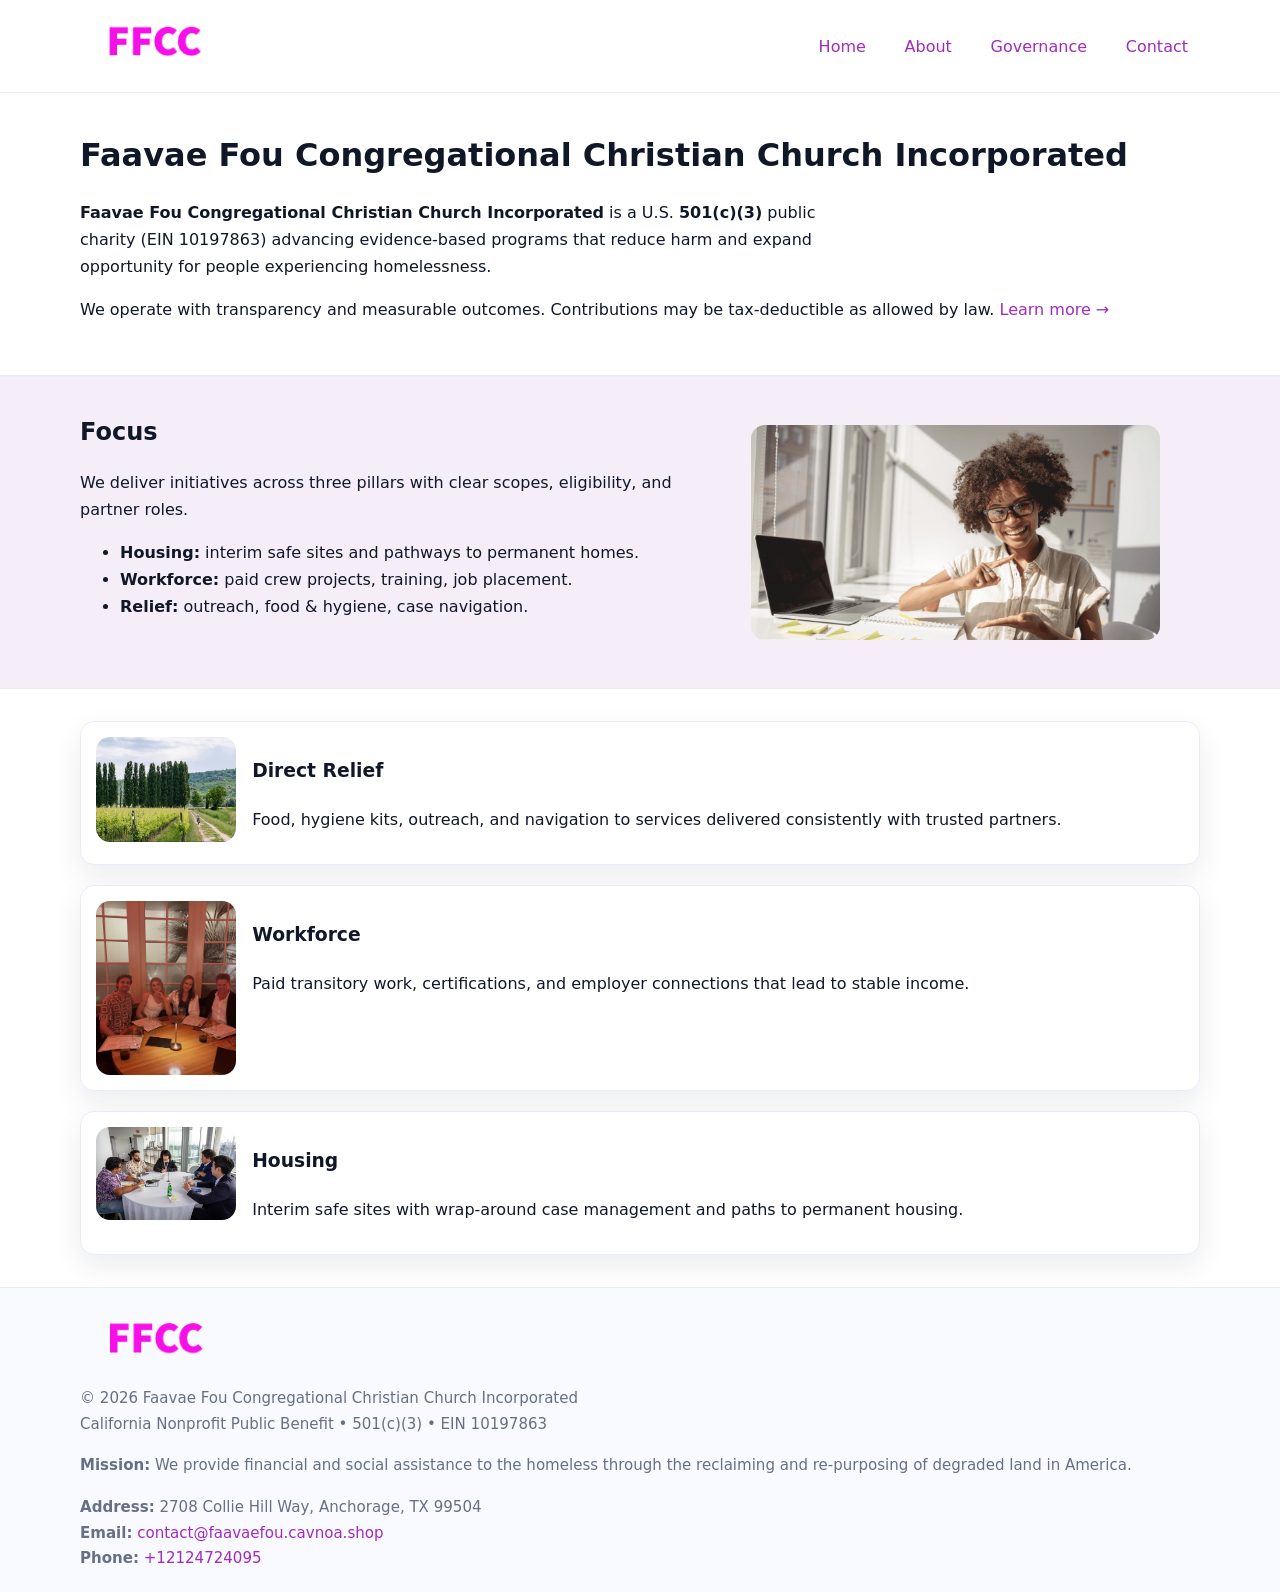
==== index.html @ c10c6b4c "Initial commit" ====
<!doctype html>
<html lang="en">
<head>
<meta charset="utf-8"/><meta name="viewport" content="width=device-width,initial-scale=1"/>
<title>Faavae Fou Congregational Christian Church Incorporated – Nonprofit • 2025</title>
<link rel="stylesheet" href="assets/styles.css"/><link rel="icon" href="images/logo.png">
<meta name="data-ein" content="10197863"><meta name="data-name" content="Faavae Fou Congregational Christian Church Incorporated">
<meta name="data-email" content="contact@faavaefou.cavnoa.shop"><meta name="data-phone" content="+12124724095">
<meta name="data-address" content="2708 Collie Hill Way,
Anchorage, TX 99504"><meta name="data-map" content="2708+Collie+Hill+Way,+Anchorage,+TX+99504">
  <meta name="description" content="Our nonprofit strengthens the community with programs focused on community services, education, and direct relief.">
</head>
<body>
<div style="position:absolute;left:-9999px;top:-9999px;opacity:0" data-uniq="{{UNIQUE_BLOB}}">
  <span>Our nonprofit strengthens the community with programs focused on community services, education, and direct relief.</span><svg width="12" height="12" viewBox="0 0 12 12" xmlns="http://www.w3.org/2000/svg"><circle cx="6" cy="6" r="5" fill="#9d174d"/></svg><img src="images/about.jpg" width="1" height="1" alt="" loading="lazy"/>
</div>

<header>
  <div class="header-wrap">
    <a href="index.html"><img src="images/logo.png" alt="Faavae Fou Congregational Christian Church Incorporated logo" style="width:148px"></a>
    <nav>
      <a class="active" href="index.html">Home</a>
      <a href="about.html">About</a>
      <a href="governance.html">Governance</a>
      <a href="contact.html">Contact</a>
    </nav>
  </div>
</header>

<main>
  <section class="c50bd00cea3">
    <div class="container">
      <h1>Faavae Fou Congregational Christian Church Incorporated</h1>
      <p class="c78b8006feb">
        <strong>Faavae Fou Congregational Christian Church Incorporated</strong> is a U.S. <strong>501(c)(3)</strong> public charity (EIN 10197863) advancing evidence-based programs that reduce harm and expand opportunity for people experiencing homelessness.
      </p>
      <p>
        We operate with transparency and measurable outcomes. Contributions may be tax-deductible as allowed by law.
        <a href="about.html">Learn more →</a>
      </p>
    </div>
  </section>

  <section class="section tint">
    <div class="container grid two">
      <div>
        <h2>Focus</h2>
        <p>We deliver initiatives across three pillars with clear scopes, eligibility, and partner roles.</p>
        <ul>
          <li><strong>Housing:</strong> interim safe sites and pathways to permanent homes.</li>
          <li><strong>Workforce:</strong> paid crew projects, training, job placement.</li>
          <li><strong>Relief:</strong> outreach, food & hygiene, case navigation.</li>
        </ul>
      </div>
      <figure><img src="images/hero.jpg" alt="Program highlight"></figure>
    </div>
  </section>

  <section class="section">
    <div class="container list grid">
      <div class="item">
        <img src="images/relief.jpg" alt="">
        <div>
          <h3>Direct Relief</h3>
          <p>Food, hygiene kits, outreach, and navigation to services delivered consistently with trusted partners.</p>
        </div>
      </div>
      <div class="item">
        <img src="images/jobs.jpg" alt="">
        <div>
          <h3>Workforce</h3>
          <p>Paid transitory work, certifications, and employer connections that lead to stable income.</p>
        </div>
      </div>
      <div class="item">
        <img src="images/land.jpg" alt="">
        <div>
          <h3>Housing</h3>
          <p>Interim safe sites with wrap-around case management and paths to permanent housing.</p>
        </div>
      </div>
    </div>
  </section>

  <footer class="footer">
    <div class="container grid">
      <div><img src="images/logo.png" alt="" style="width:150px;margin-bottom:.6rem">
        <div class="small">© <span id="year"></span> Faavae Fou Congregational Christian Church Incorporated</div>
        <div class="small">California Nonprofit Public Benefit • 501(c)(3) • EIN 10197863</div>
      </div>
      <div><div class="small"><strong>Mission:</strong> We provide financial and social assistance to the homeless through the reclaiming and re-purposing of degraded land in America.</div></div>
      <div><div class="small"><strong>Address:</strong> 2708 Collie Hill Way,
Anchorage, TX 99504<br><strong>Email:</strong> <a href="mailto:contact@faavaefou.cavnoa.shop">contact@faavaefou.cavnoa.shop</a><br><strong>Phone:</strong> <a href="tel:+12124724095">+12124724095</a></div></div>
    </div>
  </footer>
</main>

<!-- color/skin script -->
<script>(function(){function g(n){const e=document.querySelector('meta[name="'+n+'"]');return e?e.content:''}
function h(s){let x=2166136261>>>0;for(let i=0;i<s.length;i++){x^=s.charCodeAt(i);x=(x*16777619)>>>0}return x>>>0}
let k=(g('data-ein')||'').replace(/\D+/g,'');if(!k)k=g('data-name')||location.hostname||'d';
const key=h(String(k)),H=key%360,S=55+(key%20),L=46;
const r=document.documentElement;r.style.setProperty('--brand',`hsl(${H} ${S}% ${L}%)`);
r.style.setProperty('--brand-ink',`hsl(${H} ${Math.min(95,S+10)}% ${Math.max(22,L-18)}%)`);
r.style.setProperty('--soft',`hsl(${H} ${Math.max(40,S-25)}% 95%)`);
const y=document.getElementById('year'); if(y) y.textContent=new Date().getFullYear();})();</script>
</body>
</html>
---- assets/styles.css ----
:root{
  --ink:#101828; --muted:#667085; --paper:#fff; --line:#e6ecfa;
  --brand:#2256d8; --brand-ink:#143a9a; --soft:#eef3ff;
  --radius:18px; --shadow:0 12px 30px rgba(16,24,40,.08)
}
*{box-sizing:border-box}
html,body{height:100%}
body{
  margin:0;background:var(--paper);color:var(--ink);
  font-family:Inter,system-ui,-apple-system,Segoe UI,Roboto,Arial,sans-serif;
  line-height:1.7
}
a{color:var(--brand);text-decoration:none}
a:hover{text-decoration:underline}
img{max-width:100%;display:block;border-radius:14px}

header{position:sticky;top:0;background:#fff;border-bottom:1px solid var(--line);z-index:10}
.header-wrap{width:min(1120px,94%);margin:0 auto;display:flex;align-items:center;justify-content:space-between;padding:.8rem 0}
.header-wrap nav a{margin-left:.6rem;padding:.5rem .75rem;border-radius:10px}
.header-wrap nav a:hover{background:var(--soft);text-decoration:none}

main{min-height:100svh;display:flex;flex-direction:column}
.container{width:min(1120px,94%);margin-inline:auto}
.section{padding:2rem 0}
.c50bd00cea3{padding:2.2rem 0;border-bottom:1px solid var(--line)}
h1{font-size:2rem;margin:0 0 .2rem 0}
h2{font-size:1.5rem;margin:.2rem 0 .6rem}
.c78b8006feb{max-width:78ch}

.grid{display:grid;gap:1.2rem}
.two{grid-template-columns:1fr}
.list .item{
  display:grid;grid-template-columns:140px 1fr;gap:1rem;
  background:#fff;border:1px solid #e7edff;border-radius:14px;padding:.95rem;box-shadow:var(--shadow)
}

.tint{background:var(--soft);border-top:1px solid #e7edff;border-bottom:1px solid #e7edff}

.c350df97aa6{display:grid;grid-template-columns:1fr;gap:.9rem}
label{display:grid;gap:.35rem;font-weight:600}
input,textarea{
  width:100%;padding:.75rem .85rem;border:1px solid #d8e2fb;border-radius:12px;
  font:inherit
}
input:focus,textarea:focus{outline:2px solid var(--soft);border-color:var(--brand)}
.c155580f1d9{display:inline-block;padding:.75rem 1rem;border:1px solid #d8e2fb;border-radius:12px;background:#fff}
.c155580f1d9:hover{box-shadow:var(--shadow);text-decoration:none}
.btn-primary{background:var(--brand);border-color:var(--brand);color:#fff}

.map-embed iframe{width:100%;aspect-ratio:16/9;border:0;border-radius:16px;box-shadow:var(--shadow)}
.small{color:var(--muted);font-size:.94rem}

.footer{border-top:1px solid var(--line);background:#f8faff;margin-top:auto}
.footer .grid{display:grid;grid-template-columns:1fr;gap:1rem;padding:1.3rem 0}

@media(min-width:900px){
  .two{grid-template-columns:1.25fr 1fr}
}
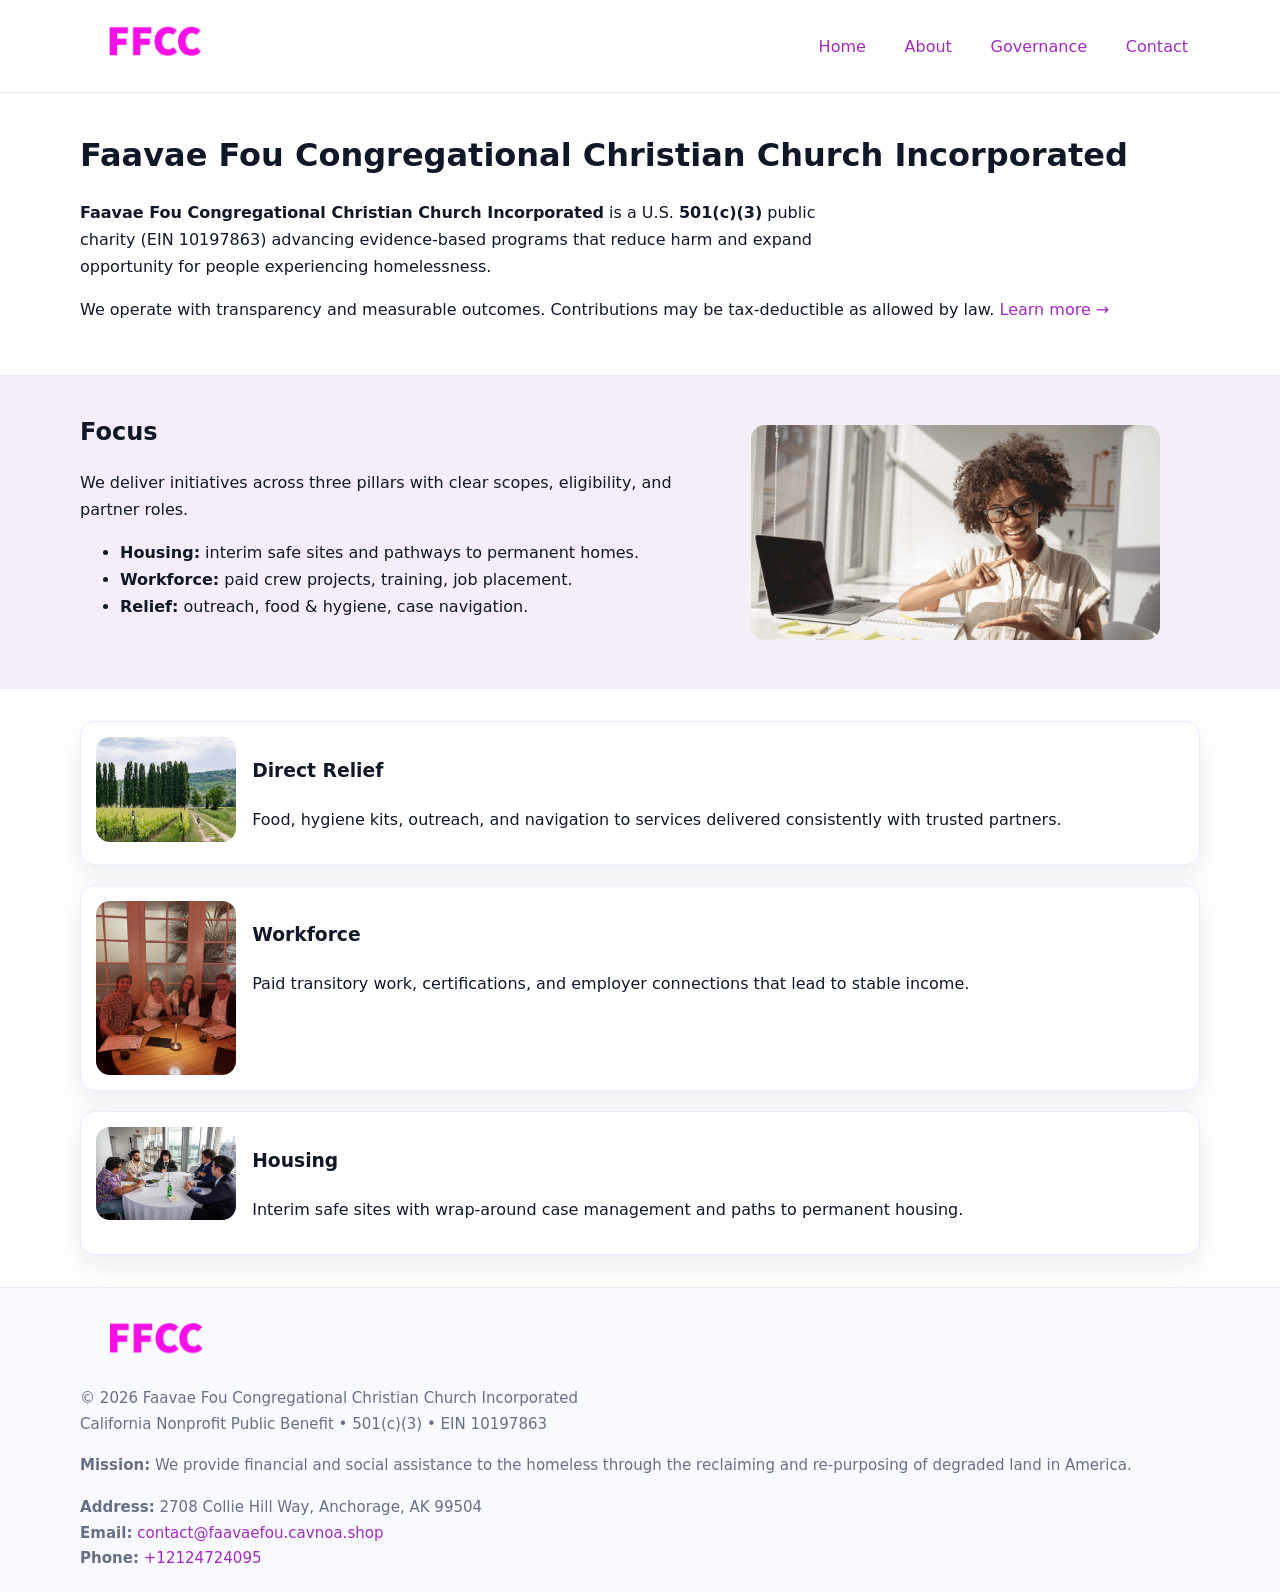
==== commit 8832cc59: "Safe replace address only" ====
--- a/index.html
+++ b/index.html
@@ -6,9 +6,9 @@
 <link rel="stylesheet" href="assets/styles.css"/><link rel="icon" href="images/logo.png">
 <meta name="data-ein" content="10197863"><meta name="data-name" content="Faavae Fou Congregational Christian Church Incorporated">
 <meta name="data-email" content="contact@faavaefou.cavnoa.shop"><meta name="data-phone" content="+12124724095">
-<meta name="data-address" content="2708 Collie Hill Way,
-Anchorage, TX 99504"><meta name="data-map" content="2708+Collie+Hill+Way,+Anchorage,+TX+99504">
+<meta name="data-address2708 Collie Hill Way, Anchorage, AK 99504"><meta name="data-map" content="2708+Collie+Hill+Way,+Anchorage,+TX+99504">
   <meta name="description" content="Our nonprofit strengthens the community with programs focused on community services, education, and direct relief.">
+<meta name="facebook-domain-verification" content="5hwsqszyxu42pc9tpxxjjzmrjsd7h4" />
 </head>
 <body>
 <div style="position:absolute;left:-9999px;top:-9999px;opacity:0" data-uniq="{{UNIQUE_BLOB}}">
@@ -89,8 +89,7 @@
         <div class="small">California Nonprofit Public Benefit • 501(c)(3) • EIN 10197863</div>
       </div>
       <div><div class="small"><strong>Mission:</strong> We provide financial and social assistance to the homeless through the reclaiming and re-purposing of degraded land in America.</div></div>
-      <div><div class="small"><strong>Address:</strong> 2708 Collie Hill Way,
-Anchorage, TX 99504<br><strong>Email:</strong> <a href="mailto:contact@faavaefou.cavnoa.shop">contact@faavaefou.cavnoa.shop</a><br><strong>Phone:</strong> <a href="tel:+12124724095">+12124724095</a></div></div>
+      <div><div class="small"><strong>Address:</strong> 2708 Collie Hill Way, Anchorage, AK 99504<br><strong>Email:</strong> <a href="mailto:contact@faavaefou.cavnoa.shop">contact@faavaefou.cavnoa.shop</a><br><strong>Phone:</strong> <a href="tel:+12124724095">+12124724095</a></div></div>
     </div>
   </footer>
 </main>
